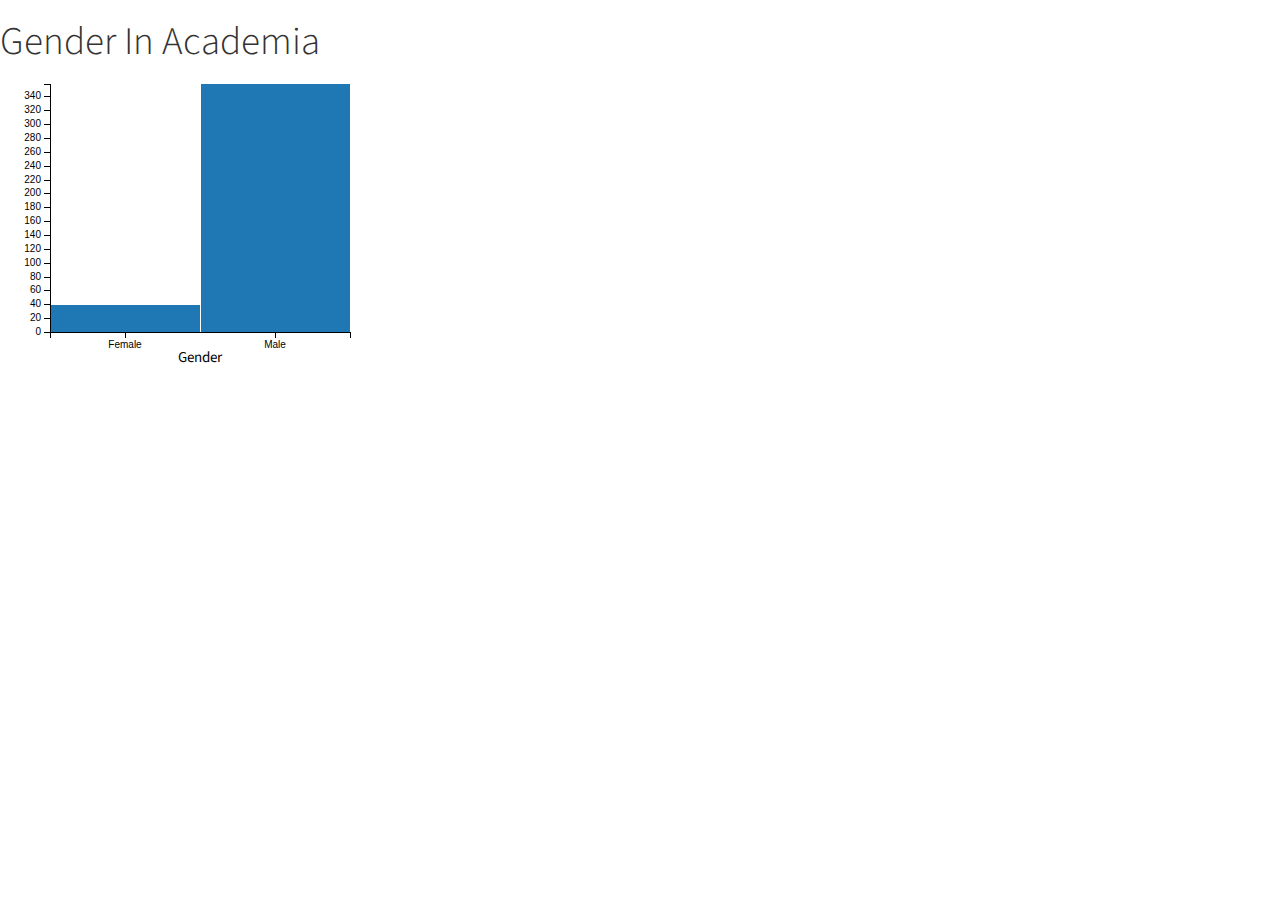
==== index.html @ 8f4ad92b "gender balance graph added" ====
<!DOCTYPE html>
<html lang="en">
<head>
    <meta charset="UTF-8">
    <meta name="viewport" content="width=device-width, initial-scale=1.0">
    <meta http-equiv="X-UA-Compatible" content="ie=edge">
    <title>Gender In Academia</title>
    
    <link rel="stylesheet" href="static/css/bootstrap.min.css" type="text/css" />
    <link rel="stylesheet" href="static/css/dc.min.css" type="text/css" />
    
    <script type="text/javascript" src="static/js/d3.min.js"></script>
    <script type="text/javascript" src="static/js/crossfilter.min.js"></script>
    <script type="text/javascript" src="static/js/dc.min.js"></script>
    <script type="text/javascript" src="static/js/queue.min.js"></script>
    <script type="text/javascript" src="static/js/graph.js"></script>
</head>
<body>
    
    <h1>Gender In Academia</h1>
    
    <div id="gender-balance"></div>
    
    
    
</body>
</html>
---- static/css/dc.min.css ----
.dc-chart .box text,.dc-chart g.axis text{-webkit-touch-callout:none;-khtml-user-select:none;pointer-events:none}.dc-chart path.dc-symbol,.dc-legend g.dc-legend-item.fadeout{fill-opacity:.5;stroke-opacity:.5}div.dc-chart{float:left}.dc-chart rect.bar{stroke:none;cursor:pointer}.dc-chart rect.bar:hover{fill-opacity:.5}.dc-chart rect.deselected{stroke:none;fill:#ccc}.dc-chart .pie-slice{fill:#fff;font-size:12px;cursor:pointer}.dc-chart .pie-slice.external{fill:#000}.dc-chart .pie-slice :hover,.dc-chart .pie-slice.highlight{fill-opacity:.8}.dc-chart .pie-path{fill:none;stroke-width:2px;stroke:#000;opacity:.4}.dc-chart .selected circle,.dc-chart .selected path{stroke-width:3;stroke:#ccc;fill-opacity:1}.dc-chart .deselected circle,.dc-chart .deselected path{stroke:none;fill-opacity:.5;fill:#ccc}.dc-chart .axis line,.dc-chart .axis path{fill:none;stroke:#000;shape-rendering:crispEdges}.dc-chart .axis text{font:10px sans-serif}.dc-chart .axis .grid-line,.dc-chart .axis .grid-line line,.dc-chart .grid-line,.dc-chart .grid-line line{fill:none;stroke:#ccc;opacity:.5;shape-rendering:crispEdges}.dc-chart .brush rect.background{z-index:-999}.dc-chart .brush rect.extent{fill:#4682b4;fill-opacity:.125}.dc-chart .brush .resize path{fill:#eee;stroke:#666}.dc-chart path.line{fill:none;stroke-width:1.5px}.dc-chart path.area{fill-opacity:.3;stroke:none}.dc-chart path.highlight{stroke-width:3;fill-opacity:1;stroke-opacity:1}.dc-chart g.state{cursor:pointer}.dc-chart g.state :hover{fill-opacity:.8}.dc-chart g.state path{stroke:#fff}.dc-chart g.deselected path{fill:grey}.dc-chart g.deselected text{display:none}.dc-chart g.row rect{fill-opacity:.8;cursor:pointer}.dc-chart g.row rect:hover{fill-opacity:.6}.dc-chart g.row text{fill:#fff;font-size:12px;cursor:pointer}.dc-chart g.dc-tooltip path{fill:none;stroke:grey;stroke-opacity:.8}.dc-chart g.county path{stroke:#fff;fill:none}.dc-chart g.debug rect{fill:#00f;fill-opacity:.2}.dc-chart g.axis text{-webkit-user-select:none;-moz-user-select:none;-ms-user-select:none;user-select:none}.dc-chart .node{font-size:.7em;cursor:pointer}.dc-chart .node :hover{fill-opacity:.8}.dc-chart .bubble{stroke:none;fill-opacity:.6}.dc-chart .highlight{fill-opacity:1;stroke-opacity:1}.dc-chart .fadeout{fill-opacity:.2;stroke-opacity:.2}.dc-chart .box text{font:10px sans-serif;-webkit-user-select:none;-moz-user-select:none;-ms-user-select:none;user-select:none}.dc-chart .box circle,.dc-chart .box line{fill:#fff}.dc-chart .box circle,.dc-chart .box line,.dc-chart .box rect{stroke:#000;stroke-width:1.5px}.dc-chart .box .center{stroke-dasharray:3,3}.dc-chart .box .outlier{fill:none;stroke:#ccc}.dc-chart .symbol,.dc-chart circle.dot{stroke:none}.dc-chart .box.deselected{opacity:.5}.dc-chart .box.deselected .box{fill:#ccc}.dc-chart .heatmap .box-group.deselected rect{stroke:none;fill-opacity:.5;fill:#ccc}.dc-chart .heatmap g.axis text{pointer-events:all;cursor:pointer}.dc-chart .empty-chart .pie-slice{cursor:default}.dc-chart .empty-chart .pie-slice path{fill:#fee;cursor:default}.dc-data-count{float:right;margin-top:15px;margin-right:15px}.dc-data-count .filter-count,.dc-data-count .total-count{color:#3182bd;font-weight:700}.dc-legend{font-size:11px}.dc-legend .dc-legend-item{cursor:pointer}.dc-hard .number-display{float:none}
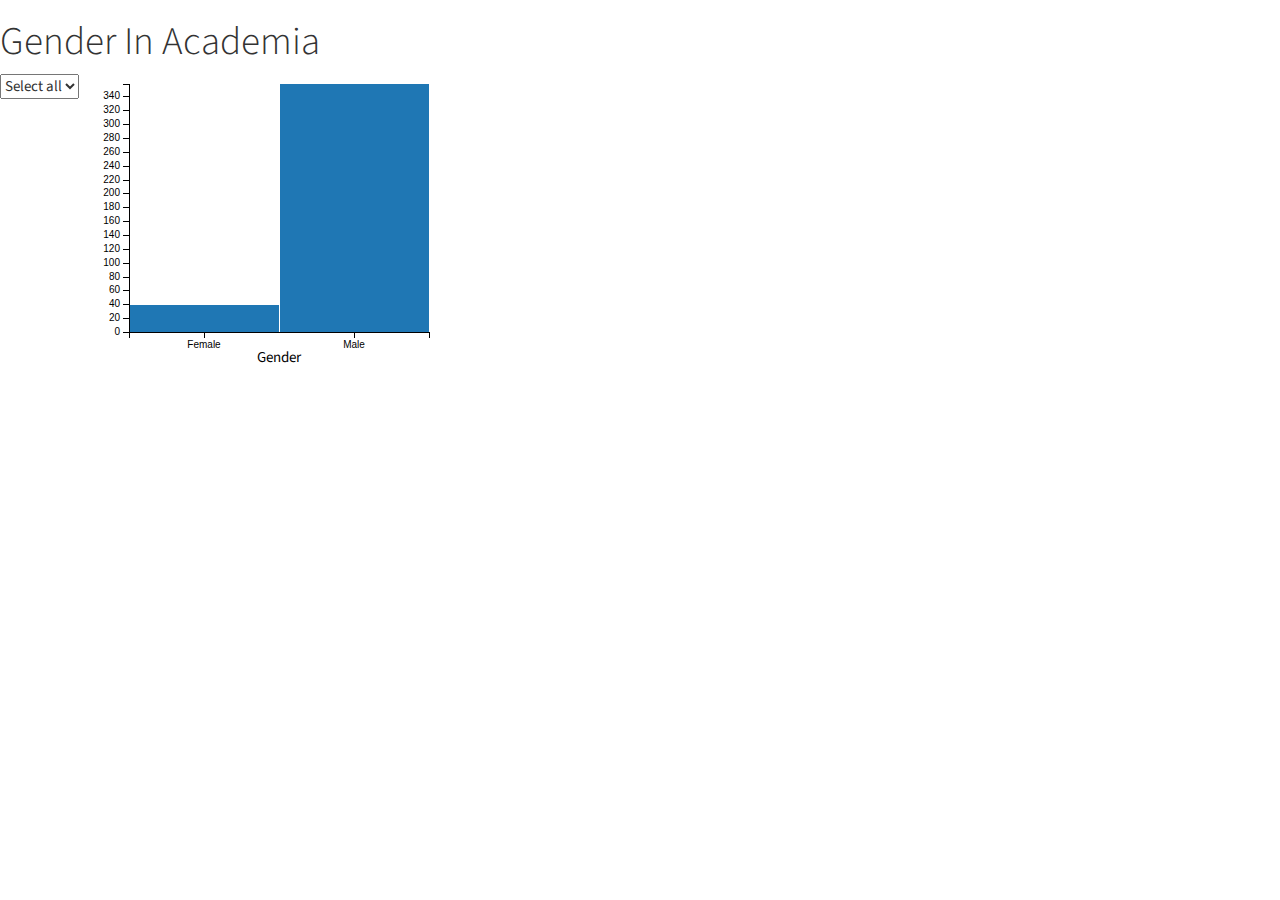
==== commit a7374b1a: "disicipline selector added" ====
--- a/index.html
+++ b/index.html
@@ -19,6 +19,8 @@
     
     <h1>Gender In Academia</h1>
     
+    <div id="discipline-selector"></div>
+    
     <div id="gender-balance"></div>
     
     
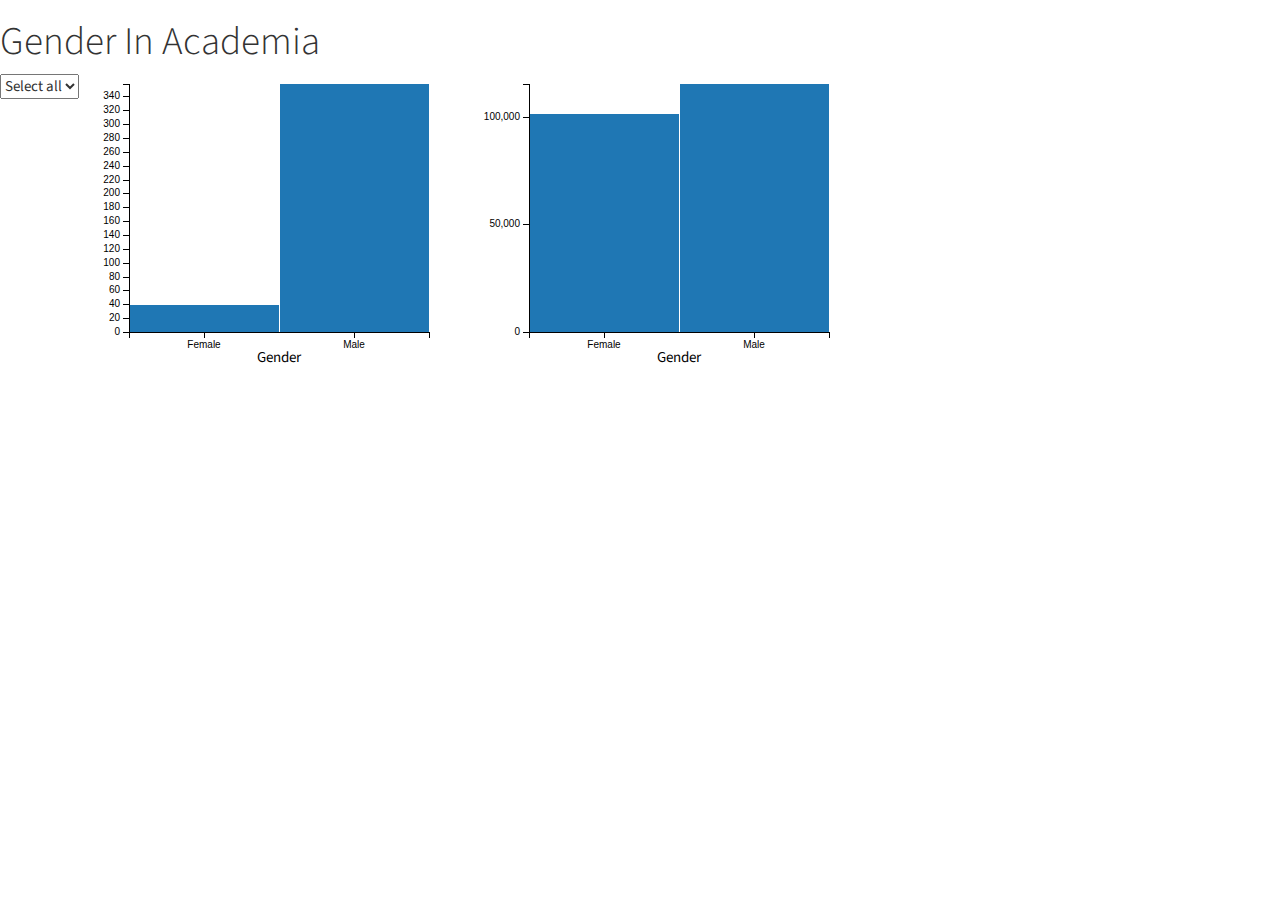
==== commit 45b5496e: "rank distribution graph part one added" ====
--- a/index.html
+++ b/index.html
@@ -23,7 +23,9 @@
     
     <div id="gender-balance"></div>
     
+    <div id="average-salary"></div>
     
+    <div id="rank-distribution"></div>
     
 </body>
 </html>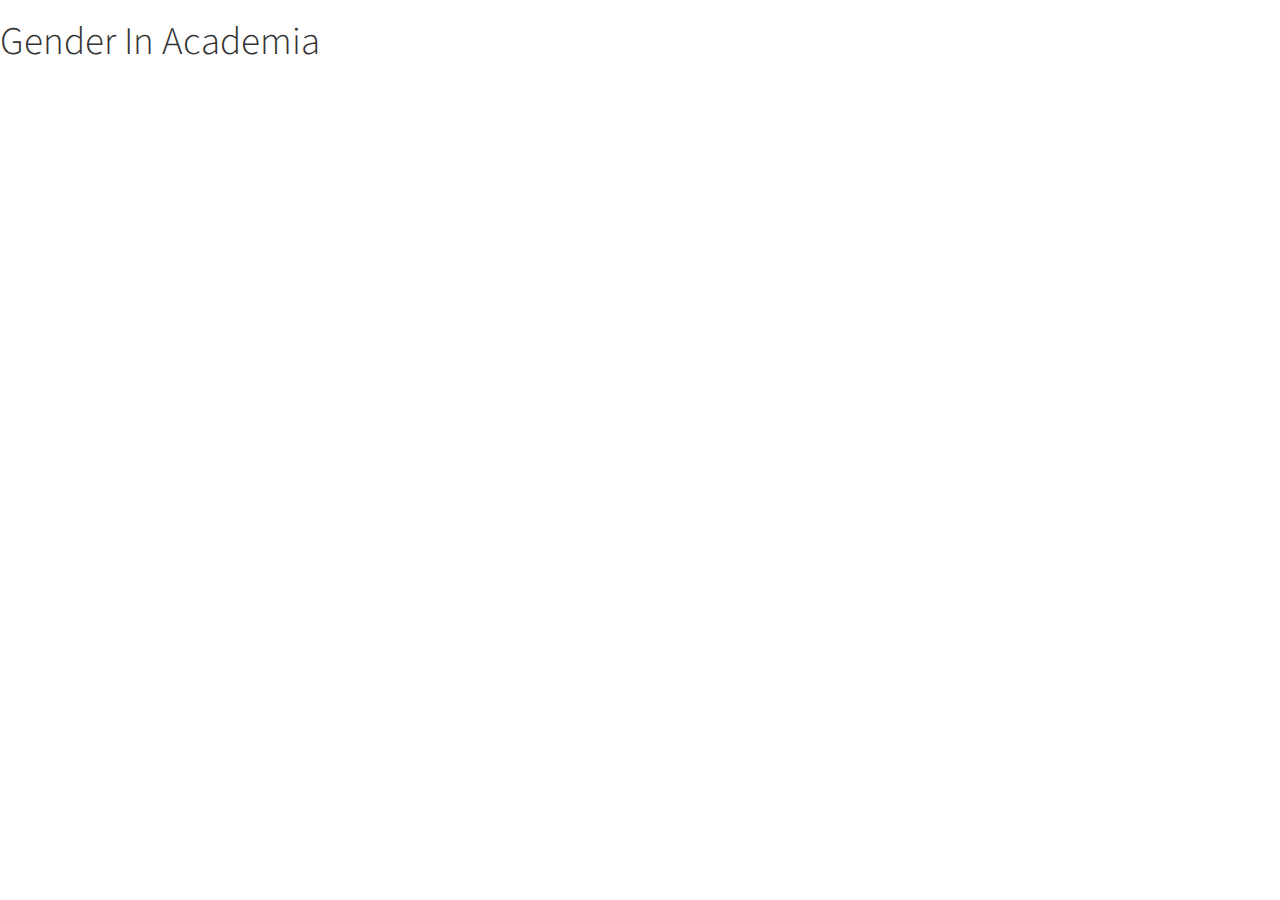
==== commit f0f67963: "percentage prof part one added" ====
--- a/index.html
+++ b/index.html
@@ -27,5 +27,8 @@
     
     <div id="rank-distribution"></div>
     
+    <div id="percent-of-women-professors"></div>
+    <div id="percent-of-men-professors"></div>
+    
 </body>
 </html>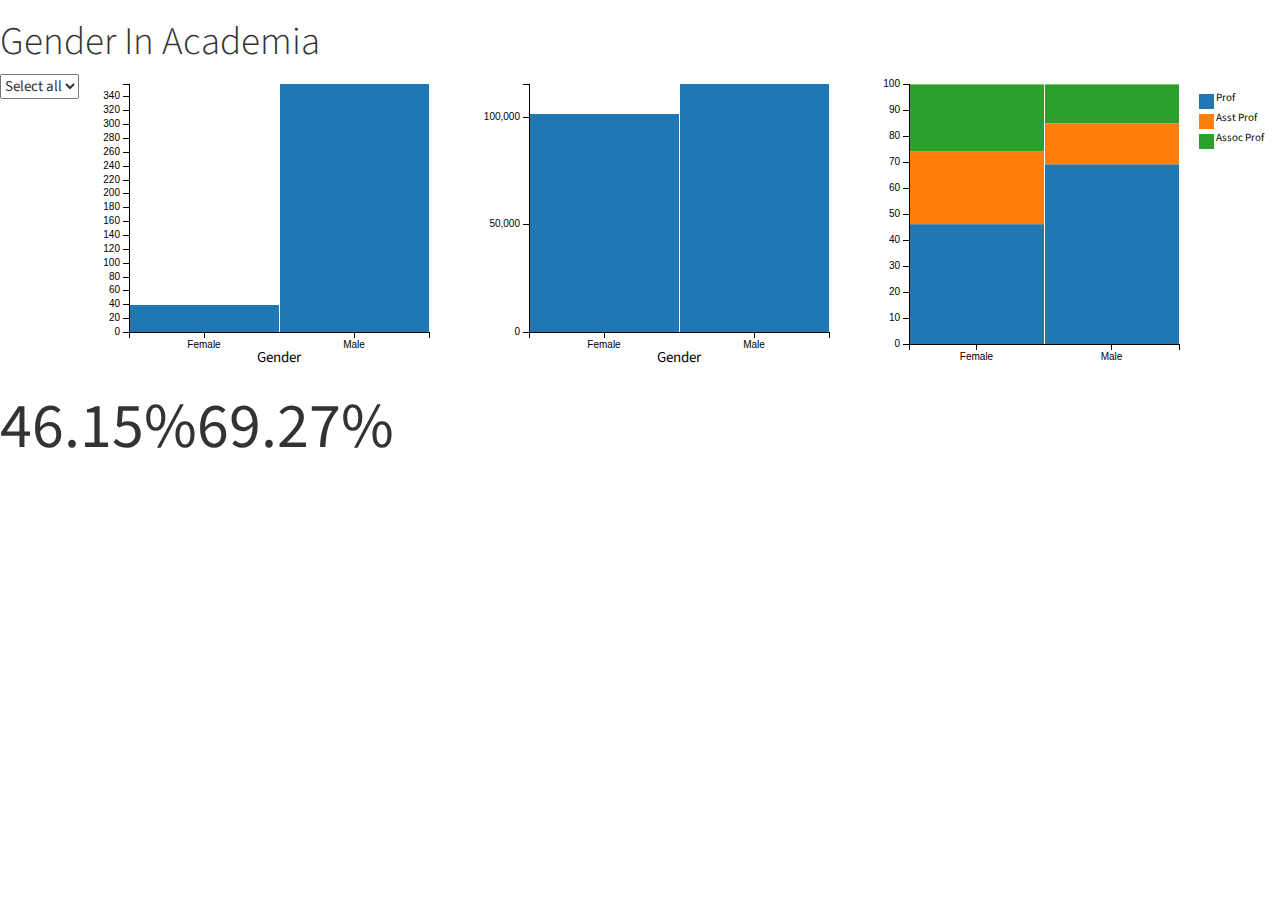
==== commit 5dceb6af: "percentage prof part two added" ====
--- a/index.html
+++ b/index.html
@@ -8,6 +8,7 @@
     
     <link rel="stylesheet" href="static/css/bootstrap.min.css" type="text/css" />
     <link rel="stylesheet" href="static/css/dc.min.css" type="text/css" />
+    <link rel="stylesheet" href="static/css/style.css" type="text/css" />
     
     <script type="text/javascript" src="static/js/d3.min.js"></script>
     <script type="text/javascript" src="static/js/crossfilter.min.js"></script>
@@ -27,8 +28,8 @@
     
     <div id="rank-distribution"></div>
     
-    <div id="percent-of-women-professors"></div>
-    <div id="percent-of-men-professors"></div>
+    <div class="number-box" id="percent-of-women-professors"></div>
+    <div class="number-box" id="percent-of-men-professors"></div>
     
 </body>
 </html>--- a/static/css/style.css
+++ b/static/css/style.css
@@ -0,0 +1,5 @@
+.number-box {
+    font-size: 64px;
+    text-align: center;
+    line-height: normal;
+}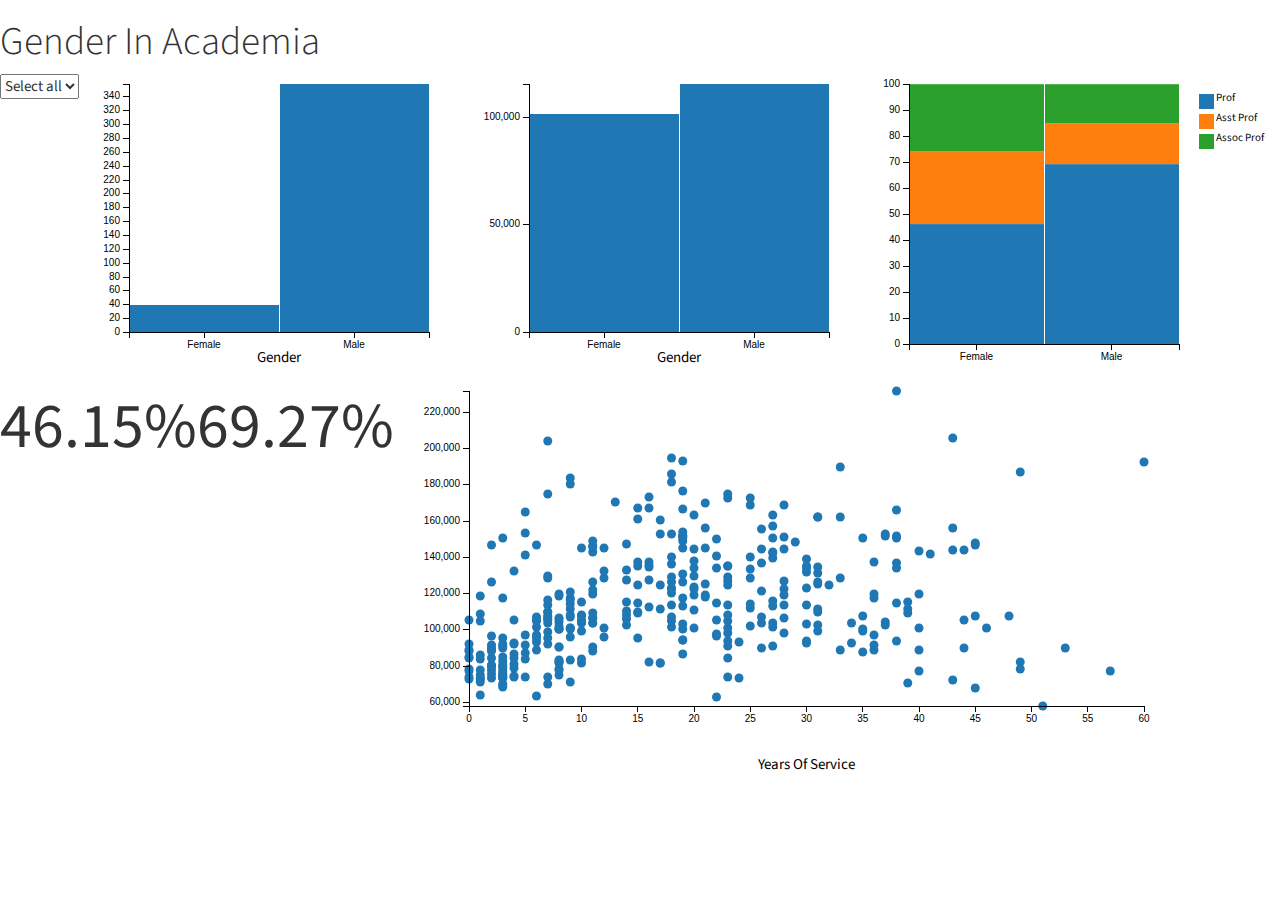
==== commit 12ec673e: "service salary correlation graph part one added" ====
--- a/index.html
+++ b/index.html
@@ -31,5 +31,7 @@
     <div class="number-box" id="percent-of-women-professors"></div>
     <div class="number-box" id="percent-of-men-professors"></div>
     
+    <div id="service-salary"></div>
+    
 </body>
 </html>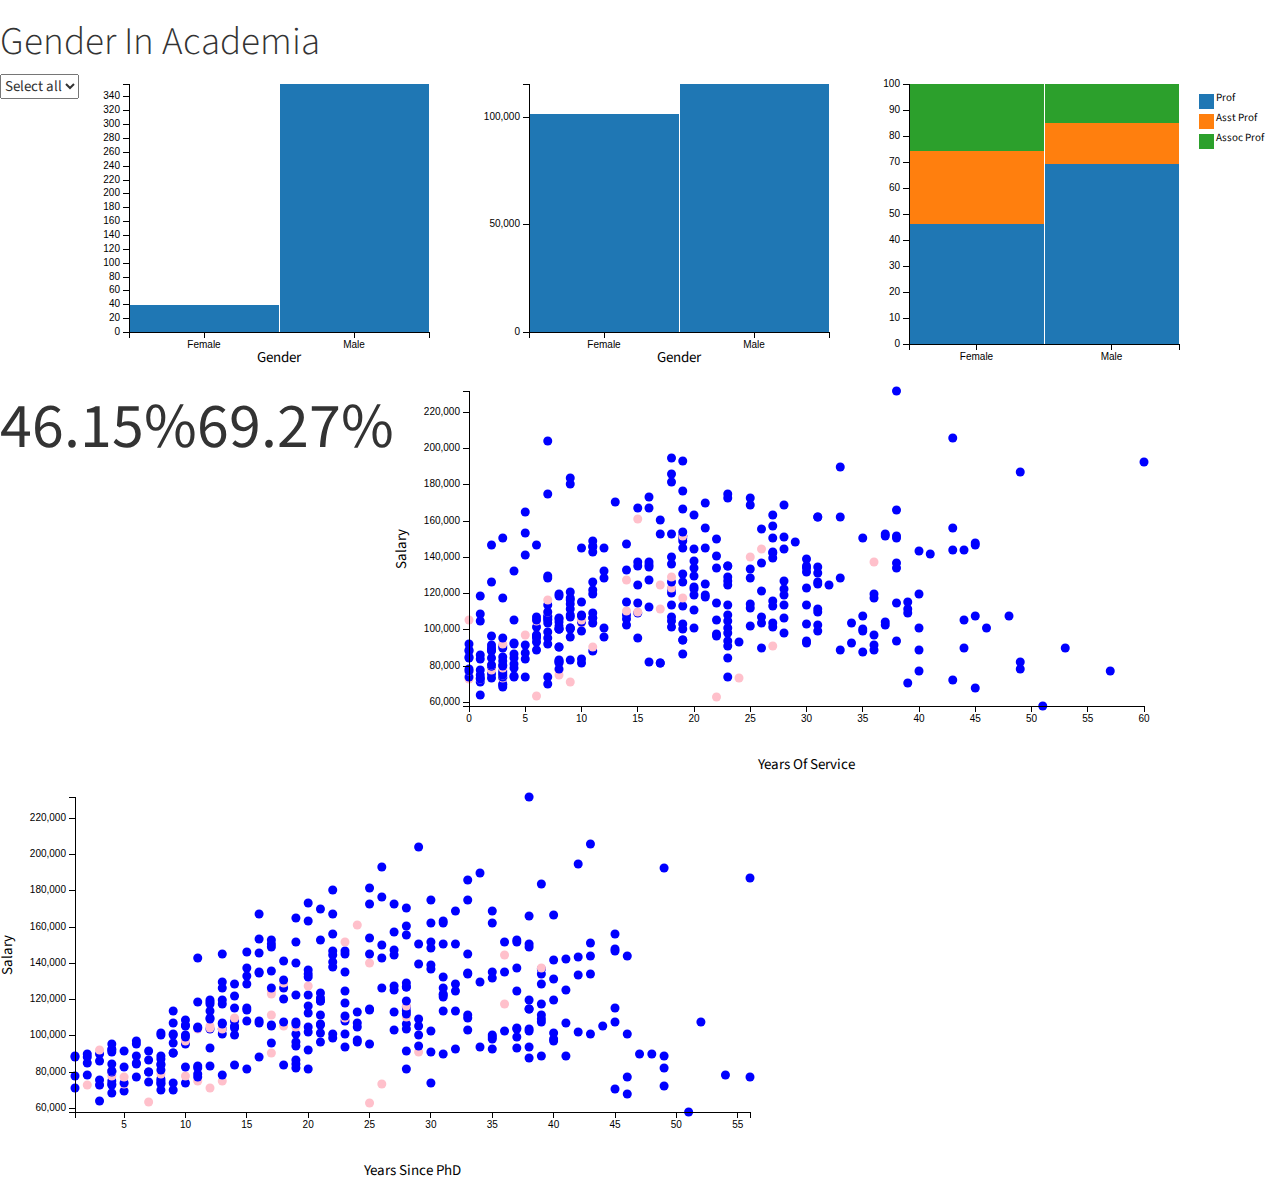
==== commit 779a9d76: "phd salary correlation added" ====
--- a/index.html
+++ b/index.html
@@ -33,5 +33,7 @@
     
     <div id="service-salary"></div>
     
+    <div id="phd-salary"></div>
+    
 </body>
 </html>